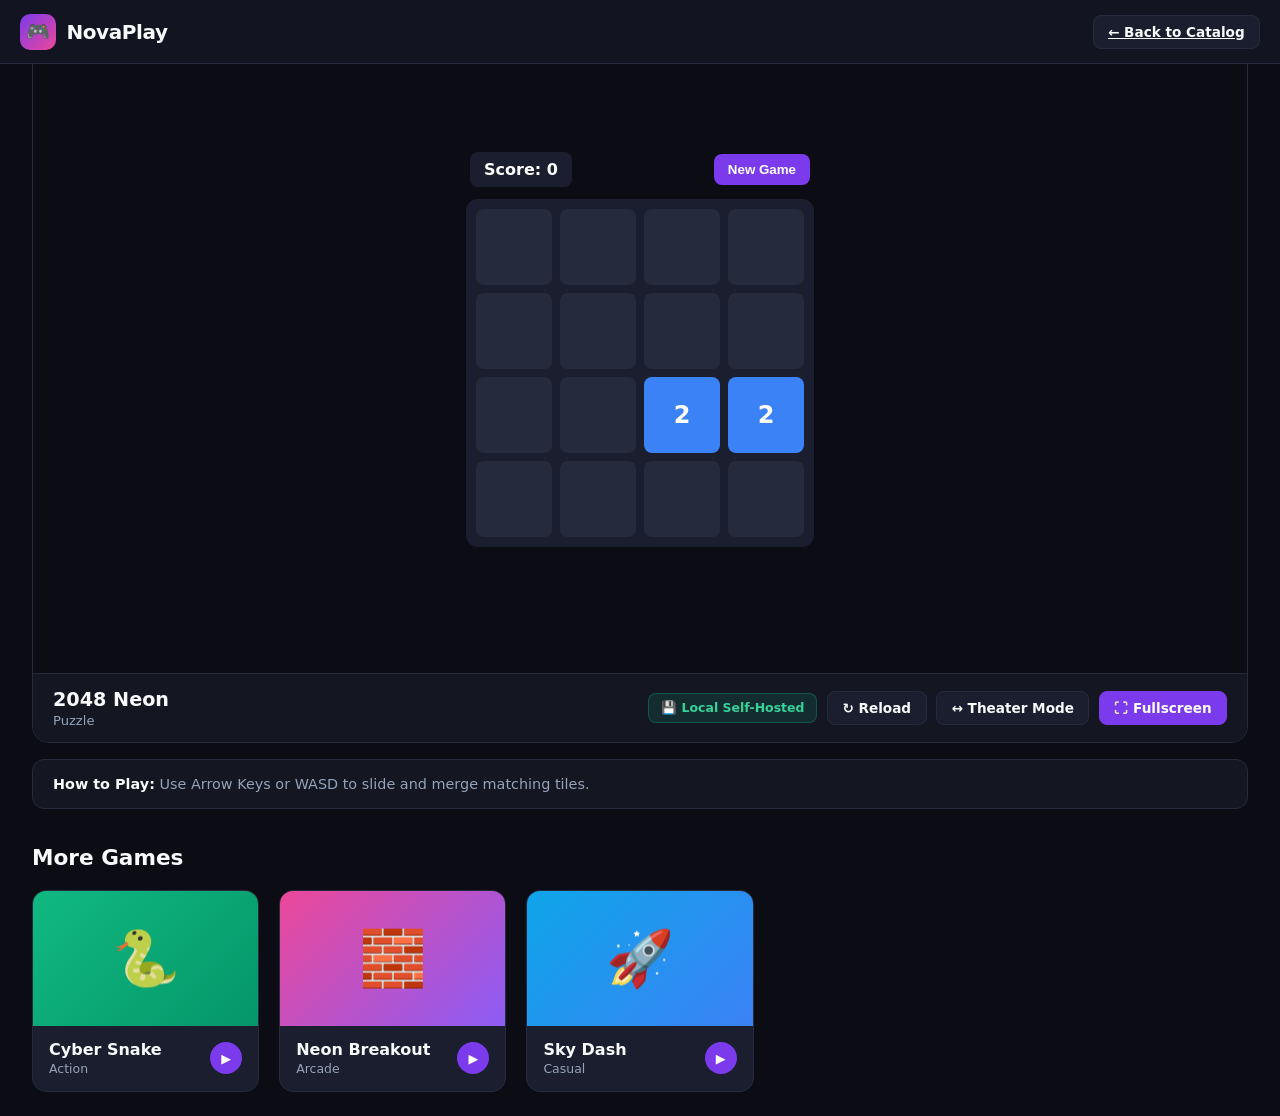
==== play.html @ 359220d5 "deploy" ====
<!DOCTYPE html>
<html lang="en">
<head>
  <meta charset="UTF-8" />
  <meta name="viewport" content="width=device-width, initial-scale=1.0" />
  <title>Play — NovaPlay</title>
  <link rel="stylesheet" href="style.css" />
</head>
<body>
  <header class="topbar">
    <a href="index.html" class="brand">
      <div class="brand-icon">🎮</div>
      <span>NovaPlay</span>
    </a>
    <a href="index.html" class="tool-btn">← Back to Catalog</a>
  </header>

  <main class="content" style="margin-left: 0; padding-top: 1.5rem;">
    <div class="player-wrapper" id="playerWrapper">
      <div class="player-box">
        <iframe id="gameFrame" class="game-viewport" src="" allowfullscreen></iframe>
        <div class="player-bar">
          <div class="player-meta">
            <h1 id="gameTitle">Loading...</h1>
            <p id="gameCategory">Category</p>
          </div>
          <div class="toolbar">
            <span id="sourceBadge" class="status-badge">💾 Local Self-Hosted</span>
            <button id="switchSourceBtn" class="tool-btn" style="display:none;">⚡ Switch to Local Backup</button>
            <button id="reloadBtn" class="tool-btn">↻ Reload</button>
            <button id="theaterBtn" class="tool-btn">↔ Theater Mode</button>
            <button id="fullscreenBtn" class="tool-btn primary">⛶ Fullscreen</button>
          </div>
        </div>
      </div>

      <div class="controls-card" id="controlsBox">
        <strong>How to Play:</strong> <span id="controlsText"></span>
      </div>

      <div class="section-header" style="margin-top: 2.25rem;">
        <h2>More Games</h2>
      </div>
      <div class="game-grid" id="moreGamesGrid"></div>
    </div>
  </main>

  <script src="games.js"></script>
  <script>
    const params = new URLSearchParams(window.location.search);
    const gameId = params.get("game");
    const game = GAMES.find(g => g.id === gameId) || GAMES[0];

    const frame = document.getElementById("gameFrame");
    const sourceBadge = document.getElementById("sourceBadge");
    const switchBtn = document.getElementById("switchSourceBtn");
    const wrapper = document.getElementById("playerWrapper");

    document.title = `${game.title} — NovaPlay`;
    document.getElementById("gameTitle").textContent = game.title;
    document.getElementById("gameCategory").textContent = game.category;
    document.getElementById("controlsText").textContent = game.controls || "Use keyboard or mouse to play.";

    let usingEmbed = Boolean(game.embedUrl && game.embedUrl.trim() !== "");

    function loadSource(preferEmbed) {
      if (preferEmbed && game.embedUrl) {
        usingEmbed = true;
        frame.src = game.embedUrl;
        sourceBadge.textContent = "🌐 External Embed";
        sourceBadge.className = "status-badge embed";
        if (game.localPath) {
          switchBtn.style.display = "inline-block";
          switchBtn.textContent = "⚡ Switch to Local Backup";
        }
      } else {
        usingEmbed = false;
        frame.src = game.localPath;
        sourceBadge.textContent = "💾 Local Self-Hosted";
        sourceBadge.className = "status-badge";
        if (game.embedUrl) {
          switchBtn.style.display = "inline-block";
          switchBtn.textContent = "🌐 Try External Embed";
        } else {
          switchBtn.style.display = "none";
        }
      }
    }

    // Automatic fallback if iframe triggers an error event
    frame.addEventListener("error", () => {
      if (usingEmbed && game.localPath) {
        loadSource(false);
      }
    });

    switchBtn.addEventListener("click", () => loadSource(!usingEmbed));
    document.getElementById("reloadBtn").addEventListener("click", () => {
      frame.src = frame.src;
    });

    document.getElementById("theaterBtn").addEventListener("click", () => {
      wrapper.classList.toggle("theater");
    });

    document.getElementById("fullscreenBtn").addEventListener("click", () => {
      if (frame.requestFullscreen) frame.requestFullscreen();
    });

    // Render "More Games" below player
    document.getElementById("moreGamesGrid").innerHTML = GAMES
      .filter(g => g.id !== game.id)
      .map(g => `
        <a href="play.html?game=${encodeURIComponent(g.id)}" class="game-card">
          <div class="card-thumb" style="background: ${g.gradient}">
            <span>${g.emoji}</span>
          </div>
          <div class="card-body">
            <div>
              <div class="card-title">${g.title}</div>
              <div class="card-cat">${g.category}</div>
            </div>
            <div class="play-pill">▶</div>
          </div>
        </a>
      `).join("");

    loadSource(usingEmbed);
  </script>
</body>
</html>
---- style.css ----
:root {
  --bg-main: #0c0d14;
  --bg-surface: #141622;
  --bg-card: #1b1e2e;
  --bg-hover: #25293e;
  --accent: #7c3aed;
  --accent-light: #a78bfa;
  --text-main: #f8fafc;
  --text-muted: #94a3b8;
  --border: #262a3d;
  --sidebar-w: 210px;
  --header-h: 64px;
}

* { box-sizing: border-box; margin: 0; padding: 0; font-family: 'Inter', system-ui, -apple-system, sans-serif; }

body {
  background: var(--bg-main);
  color: var(--text-main);
  min-height: 100vh;
  overflow-x: hidden;
}

/* Top Navigation Bar */
.topbar {
  position: fixed;
  top: 0; left: 0; right: 0;
  height: var(--header-h);
  background: rgba(20, 22, 34, 0.95);
  backdrop-filter: blur(10px);
  border-bottom: 1px solid var(--border);
  display: flex;
  align-items: center;
  justify-content: space-between;
  padding: 0 1.25rem;
  z-index: 50;
  gap: 1rem;
}

.brand {
  display: flex;
  align-items: center;
  gap: 0.65rem;
  text-decoration: none;
  color: var(--text-main);
  font-weight: 800;
  font-size: 1.25rem;
  letter-spacing: -0.02em;
}

.brand-icon {
  background: linear-gradient(135deg, #7c3aed, #ec4899);
  width: 36px; height: 36px;
  border-radius: 10px;
  display: grid;
  place-items: center;
  font-size: 1.2rem;
}

.search-wrap {
  flex: 1;
  max-width: 460px;
  position: relative;
}

.search-wrap input {
  width: 100%;
  padding: 0.6rem 1rem 0.6rem 2.4rem;
  border-radius: 999px;
  border: 1px solid var(--border);
  background: var(--bg-card);
  color: var(--text-main);
  font-size: 0.92rem;
  outline: none;
  transition: border-color 0.15s;
}

.search-wrap input:focus { border-color: var(--accent-light); }

.search-wrap span {
  position: absolute;
  left: 0.85rem;
  top: 50%;
  transform: translateY(-50%);
  color: var(--text-muted);
  font-size: 0.9rem;
}

/* Layout Shell */
.layout {
  display: flex;
  padding-top: var(--header-h);
  min-height: 100vh;
}

/* Left Sidebar */
.sidebar {
  width: var(--sidebar-w);
  background: var(--bg-surface);
  border-right: 1px solid var(--border);
  padding: 1rem 0.75rem;
  position: fixed;
  top: var(--header-h);
  bottom: 0;
  left: 0;
  overflow-y: auto;
  display: flex;
  flex-direction: column;
  gap: 0.3rem;
}

.cat-btn {
  display: flex;
  align-items: center;
  gap: 0.75rem;
  width: 100%;
  padding: 0.65rem 0.85rem;
  border: none;
  border-radius: 10px;
  background: transparent;
  color: var(--text-muted);
  font-size: 0.92rem;
  font-weight: 600;
  cursor: pointer;
  text-align: left;
  transition: all 0.15s ease;
}

.cat-btn:hover { background: var(--bg-hover); color: var(--text-main); }
.cat-btn.active { background: var(--accent); color: #fff; }

/* Main Content Area */
.content {
  flex: 1;
  margin-left: var(--sidebar-w);
  padding: 1.5rem 2rem;
}

.section-header {
  display: flex;
  align-items: center;
  justify-content: space-between;
  margin-bottom: 1.25rem;
}

.section-header h2 {
  font-size: 1.35rem;
  font-weight: 700;
}

.count-pill {
  background: var(--bg-card);
  border: 1px solid var(--border);
  padding: 0.25rem 0.75rem;
  border-radius: 999px;
  font-size: 0.8rem;
  color: var(--text-muted);
}

/* Game Grid & Cards */
.game-grid {
  display: grid;
  grid-template-columns: repeat(auto-fill, minmax(210px, 1fr));
  gap: 1.25rem;
}

.game-card {
  background: var(--bg-card);
  border: 1px solid var(--border);
  border-radius: 14px;
  overflow: hidden;
  text-decoration: none;
  color: var(--text-main);
  transition: transform 0.18s ease, box-shadow 0.18s ease, border-color 0.18s ease;
  position: relative;
  display: flex;
  flex-direction: column;
}

.game-card:hover {
  transform: translateY(-5px) scale(1.01);
  border-color: var(--accent-light);
  box-shadow: 0 12px 24px rgba(124, 58, 237, 0.22);
}

.card-thumb {
  height: 135px;
  display: flex;
  align-items: center;
  justify-content: center;
  font-size: 3.4rem;
  position: relative;
}

.card-badge {
  position: absolute;
  top: 10px;
  left: 10px;
  background: rgba(12, 13, 20, 0.78);
  backdrop-filter: blur(4px);
  color: #fbbf24;
  font-size: 0.7rem;
  font-weight: 800;
  padding: 0.2rem 0.55rem;
  border-radius: 6px;
  letter-spacing: 0.04em;
}

.card-body {
  padding: 0.9rem 1rem;
  display: flex;
  justify-content: space-between;
  align-items: center;
}

.card-title { font-weight: 700; font-size: 1rem; }
.card-cat { font-size: 0.78rem; color: var(--text-muted); margin-top: 0.15rem; }

.play-pill {
  background: var(--accent);
  color: #fff;
  width: 32px; height: 32px;
  border-radius: 50%;
  display: grid;
  place-items: center;
  font-size: 0.8rem;
  transition: transform 0.15s;
}

.game-card:hover .play-pill { transform: scale(1.12); background: #8b5cf6; }

/* Player Page */
.player-wrapper {
  max-width: 1280px;
  margin: 0 auto;
}

.player-wrapper.theater {
  max-width: 100%;
}

.player-box {
  background: #000;
  border: 1px solid var(--border);
  border-radius: 16px;
  overflow: hidden;
  display: flex;
  flex-direction: column;
}

.game-viewport {
  width: 100%;
  height: 72vh;
  min-height: 460px;
  border: none;
  background: #05060a;
}

.player-wrapper.theater .game-viewport {
  height: 82vh;
}

.player-bar {
  background: var(--bg-surface);
  padding: 0.85rem 1.25rem;
  display: flex;
  flex-wrap: wrap;
  align-items: center;
  justify-content: space-between;
  gap: 1rem;
  border-top: 1px solid var(--border);
}

.player-meta h1 { font-size: 1.2rem; font-weight: 800; }
.player-meta p { font-size: 0.82rem; color: var(--text-muted); margin-top: 0.15rem; }

.toolbar {
  display: flex;
  align-items: center;
  flex-wrap: wrap;
  gap: 0.6rem;
}

.status-badge {
  font-size: 0.78rem;
  font-weight: 700;
  padding: 0.4rem 0.75rem;
  border-radius: 8px;
  background: rgba(16, 185, 129, 0.14);
  color: #34d399;
  border: 1px solid rgba(16, 185, 129, 0.3);
}

.status-badge.embed {
  background: rgba(56, 189, 248, 0.14);
  color: #38bdf8;
  border-color: rgba(56, 189, 248, 0.3);
}

.tool-btn {
  background: var(--bg-card);
  color: var(--text-main);
  border: 1px solid var(--border);
  padding: 0.5rem 0.9rem;
  border-radius: 8px;
  font-size: 0.85rem;
  font-weight: 600;
  cursor: pointer;
  transition: all 0.15s;
}

.tool-btn:hover { background: var(--bg-hover); border-color: var(--accent-light); }
.tool-btn.primary { background: var(--accent); border-color: var(--accent); color: #fff; }
.tool-btn.primary:hover { background: #8b5cf6; }

.controls-card {
  margin-top: 1rem;
  background: var(--bg-surface);
  border: 1px solid var(--border);
  border-radius: 12px;
  padding: 1rem 1.25rem;
  font-size: 0.9rem;
  color: var(--text-muted);
}

.controls-card strong { color: var(--text-main); }

@media (max-width: 768px) {
  .sidebar { display: none; }
  .content { margin-left: 0; padding: 1rem; }
}
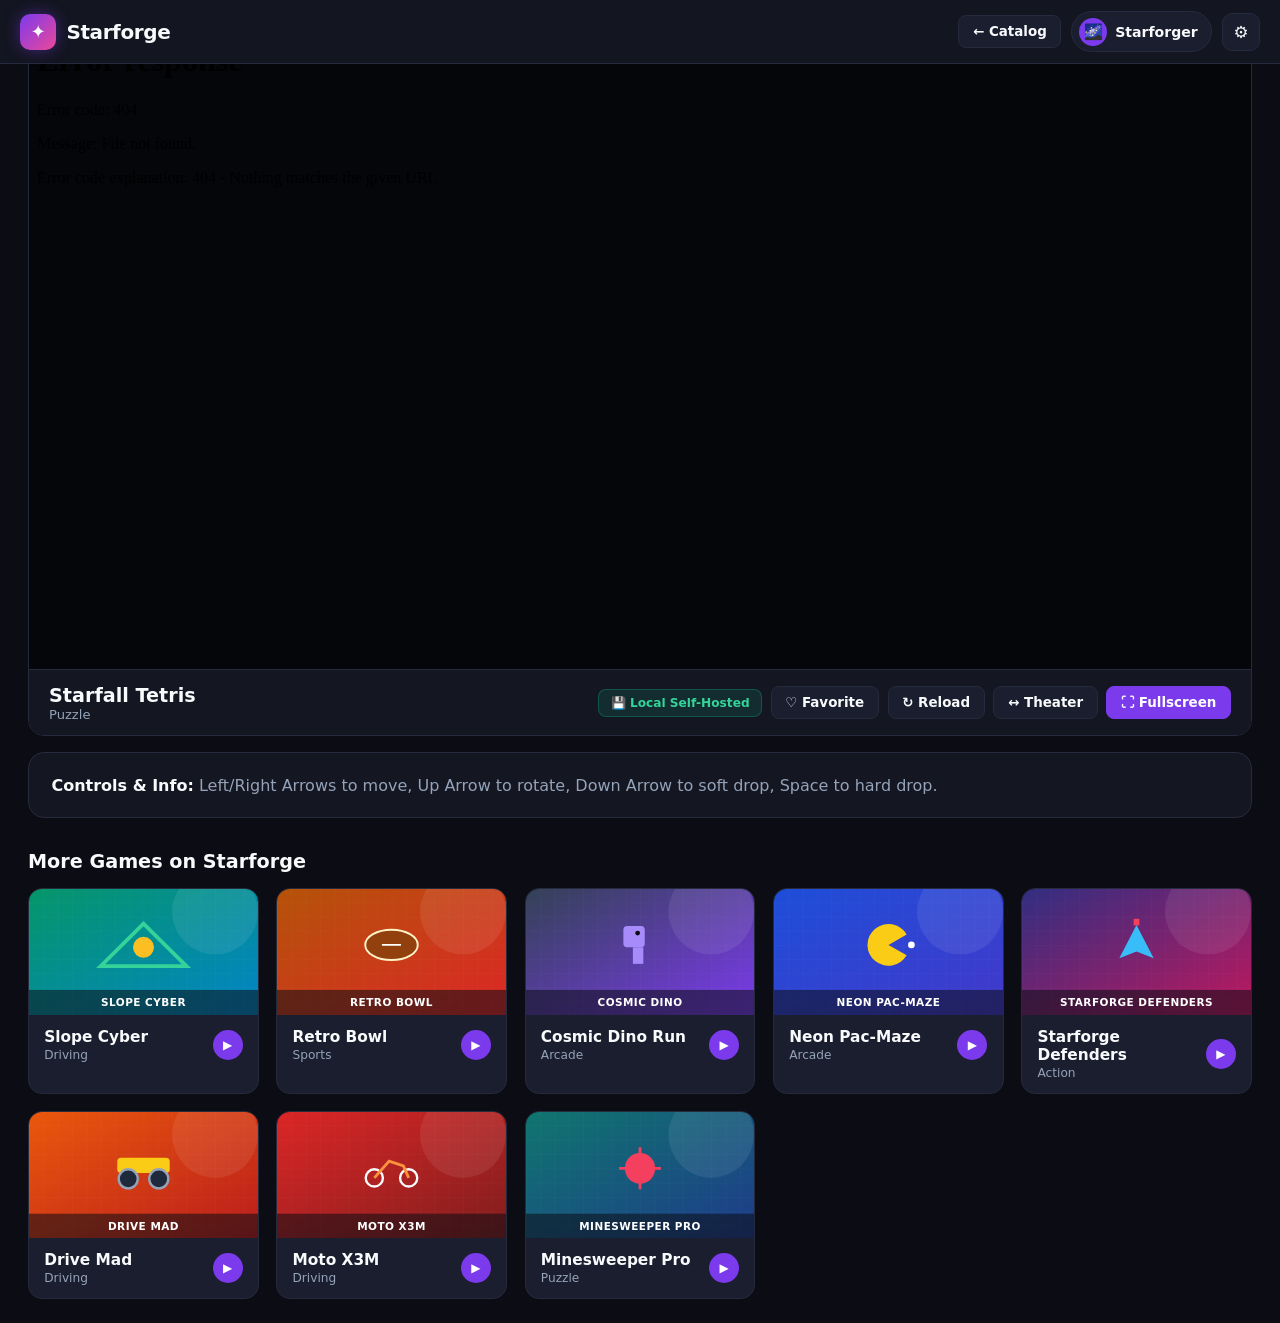
==== commit 49942d73: "Update play.html" ====
--- a/play.html
+++ b/play.html
@@ -3,127 +3,95 @@
 <head>
   <meta charset="UTF-8" />
   <meta name="viewport" content="width=device-width, initial-scale=1.0" />
-  <title>Play — NovaPlay</title>
+  <title>Play — Starforge</title>
   <link rel="stylesheet" href="style.css" />
 </head>
 <body>
   <header class="topbar">
-    <a href="index.html" class="brand">
-      <div class="brand-icon">🎮</div>
-      <span>NovaPlay</span>
-    </a>
-    <a href="index.html" class="tool-btn">← Back to Catalog</a>
+    <a href="index.html" class="brand"><div class="brand-icon">✦</div><span>Starforge</span></a>
+    <div class="nav-actions">
+      <a href="index.html" class="tool-btn">← Catalog</a>
+      <a href="profile.html" class="profile-chip"><span class="avatar-dot" id="navAvatar">🌌</span><span id="navName">Starforger</span></a>
+      <a href="settings.html" class="icon-btn">⚙️</a>
+    </div>
   </header>
 
-  <main class="content" style="margin-left: 0; padding-top: 1.5rem;">
+  <main class="content" style="margin-left:0; padding-top:1.25rem;">
     <div class="player-wrapper" id="playerWrapper">
       <div class="player-box">
         <iframe id="gameFrame" class="game-viewport" src="" allowfullscreen></iframe>
         <div class="player-bar">
-          <div class="player-meta">
-            <h1 id="gameTitle">Loading...</h1>
-            <p id="gameCategory">Category</p>
+          <div>
+            <h1 id="gameTitle" style="font-size:1.2rem;font-weight:800;">Loading...</h1>
+            <p id="gameCategory" style="font-size:0.82rem;color:var(--text-muted);"></p>
           </div>
           <div class="toolbar">
             <span id="sourceBadge" class="status-badge">💾 Local Self-Hosted</span>
             <button id="switchSourceBtn" class="tool-btn" style="display:none;">⚡ Switch to Local Backup</button>
+            <button id="favBtn" class="tool-btn">♡ Favorite</button>
             <button id="reloadBtn" class="tool-btn">↻ Reload</button>
-            <button id="theaterBtn" class="tool-btn">↔ Theater Mode</button>
+            <button id="theaterBtn" class="tool-btn">↔ Theater</button>
             <button id="fullscreenBtn" class="tool-btn primary">⛶ Fullscreen</button>
           </div>
         </div>
       </div>
 
-      <div class="controls-card" id="controlsBox">
-        <strong>How to Play:</strong> <span id="controlsText"></span>
+      <div class="panel-card" style="margin-top:1rem;">
+        <strong>Controls & Info:</strong> <span id="controlsText" style="color:var(--text-muted);"></span>
       </div>
 
-      <div class="section-header" style="margin-top: 2.25rem;">
-        <h2>More Games</h2>
-      </div>
+      <div class="section-header" style="margin-top:2rem;"><h2>More Games on Starforge</h2></div>
       <div class="game-grid" id="moreGamesGrid"></div>
     </div>
   </main>
 
+  <script src="core.js"></script>
   <script src="games.js"></script>
   <script>
-    const params = new URLSearchParams(window.location.search);
-    const gameId = params.get("game");
-    const game = GAMES.find(g => g.id === gameId) || GAMES[0];
+    const game = GAMES.find(g => g.id === new URLSearchParams(window.location.search).get("game")) || GAMES[0];
+    recordGameSession(game.id);
 
-    const frame = document.getElementById("gameFrame");
-    const sourceBadge = document.getElementById("sourceBadge");
-    const switchBtn = document.getElementById("switchSourceBtn");
-    const wrapper = document.getElementById("playerWrapper");
-
-    document.title = `${game.title} — NovaPlay`;
+    const frame = document.getElementById("gameFrame"), sourceBadge = document.getElementById("sourceBadge"), switchBtn = document.getElementById("switchSourceBtn"), favBtn = document.getElementById("favBtn");
+    document.title = `${game.title} — Starforge`;
+    applyCloak();
     document.getElementById("gameTitle").textContent = game.title;
     document.getElementById("gameCategory").textContent = game.category;
-    document.getElementById("controlsText").textContent = game.controls || "Use keyboard or mouse to play.";
+    document.getElementById("controlsText").textContent = game.controls;
 
-    let usingEmbed = Boolean(game.embedUrl && game.embedUrl.trim() !== "");
+    function updateFavBtn() {
+      const isFav = getStore().favorites.includes(game.id);
+      favBtn.textContent = isFav ? "♥ Favorited" : "♡ Favorite";
+      favBtn.style.borderColor = isFav ? "#f43f5e" : "var(--border)";
+    }
+    updateFavBtn();
+    favBtn.addEventListener("click", () => { toggleFavorite(game.id); updateFavBtn(); });
+
+    let usingEmbed = Boolean(getStore().settings.preferEmbed && game.embedUrl && game.embedUrl.trim() !== "");
 
     function loadSource(preferEmbed) {
       if (preferEmbed && game.embedUrl) {
-        usingEmbed = true;
-        frame.src = game.embedUrl;
-        sourceBadge.textContent = "🌐 External Embed";
-        sourceBadge.className = "status-badge embed";
-        if (game.localPath) {
-          switchBtn.style.display = "inline-block";
-          switchBtn.textContent = "⚡ Switch to Local Backup";
-        }
+        usingEmbed = true; frame.src = game.embedUrl;
+        sourceBadge.textContent = "🌐 External Embed"; sourceBadge.className = "status-badge embed";
+        switchBtn.style.display = "inline-flex"; switchBtn.textContent = "⚡ Switch to Local Backup";
       } else {
-        usingEmbed = false;
-        frame.src = game.localPath;
-        sourceBadge.textContent = "💾 Local Self-Hosted";
-        sourceBadge.className = "status-badge";
-        if (game.embedUrl) {
-          switchBtn.style.display = "inline-block";
-          switchBtn.textContent = "🌐 Try External Embed";
-        } else {
-          switchBtn.style.display = "none";
-        }
+        usingEmbed = false; frame.src = game.localPath;
+        sourceBadge.textContent = "💾 Local Self-Hosted"; sourceBadge.className = "status-badge";
+        if (game.embedUrl) { switchBtn.style.display = "inline-flex"; switchBtn.textContent = "🌐 Try External Embed"; }
+        else switchBtn.style.display = "none";
       }
     }
 
-    // Automatic fallback if iframe triggers an error event
-    frame.addEventListener("error", () => {
-      if (usingEmbed && game.localPath) {
-        loadSource(false);
-      }
-    });
+    frame.addEventListener("error", () => { if (usingEmbed && game.localPath) loadSource(false); });
+    switchBtn.addEventListener("click", () => loadSource(!usingEmbed));
+    document.getElementById("reloadBtn").addEventListener("click", () => { frame.src = frame.src; });
+    document.getElementById("theaterBtn").addEventListener("click", () => document.getElementById("playerWrapper").classList.toggle("theater"));
+    document.getElementById("fullscreenBtn").addEventListener("click", () => { if (frame.requestFullscreen) frame.requestFullscreen(); });
 
-    switchBtn.addEventListener("click", () => loadSource(!usingEmbed));
-    document.getElementById("reloadBtn").addEventListener("click", () => {
-      frame.src = frame.src;
-    });
-
-    document.getElementById("theaterBtn").addEventListener("click", () => {
-      wrapper.classList.toggle("theater");
-    });
-
-    document.getElementById("fullscreenBtn").addEventListener("click", () => {
-      if (frame.requestFullscreen) frame.requestFullscreen();
-    });
-
-    // Render "More Games" below player
-    document.getElementById("moreGamesGrid").innerHTML = GAMES
-      .filter(g => g.id !== game.id)
-      .map(g => `
-        <a href="play.html?game=${encodeURIComponent(g.id)}" class="game-card">
-          <div class="card-thumb" style="background: ${g.gradient}">
-            <span>${g.emoji}</span>
-          </div>
-          <div class="card-body">
-            <div>
-              <div class="card-title">${g.title}</div>
-              <div class="card-cat">${g.category}</div>
-            </div>
-            <div class="play-pill">▶</div>
-          </div>
-        </a>
-      `).join("");
+    document.getElementById("moreGamesGrid").innerHTML = GAMES.filter(g => g.id !== game.id).slice(0, 8).map(g => `
+      <a href="play.html?game=${encodeURIComponent(g.id)}" class="game-card">
+        <div class="card-thumb"><img src="${g.cover}" alt="${g.title}" /></div>
+        <div class="card-body"><div><div class="card-title">${g.title}</div><div class="card-cat">${g.category}</div></div><div class="play-pill">▶</div></div>
+      </a>`).join("");
 
     loadSource(usingEmbed);
   </script>
--- a/style.css
+++ b/style.css
@@ -8,324 +8,145 @@
   --text-main: #f8fafc;
   --text-muted: #94a3b8;
   --border: #262a3d;
-  --sidebar-w: 210px;
+  --sidebar-w: 215px;
   --header-h: 64px;
 }
 
 * { box-sizing: border-box; margin: 0; padding: 0; font-family: 'Inter', system-ui, -apple-system, sans-serif; }
+body { background: var(--bg-main); color: var(--text-main); min-height: 100vh; overflow-x: hidden; }
 
-body {
-  background: var(--bg-main);
-  color: var(--text-main);
-  min-height: 100vh;
-  overflow-x: hidden;
+.topbar {
+  position: fixed; top: 0; left: 0; right: 0; height: var(--header-h);
+  background: rgba(20, 22, 34, 0.96); backdrop-filter: blur(12px);
+  border-bottom: 1px solid var(--border); display: flex; align-items: center;
+  justify-content: space-between; padding: 0 1.25rem; z-index: 60; gap: 0.85rem;
 }
+.brand { display: flex; align-items: center; gap: 0.65rem; text-decoration: none; color: var(--text-main); font-weight: 800; font-size: 1.25rem; letter-spacing: -0.02em; }
+.brand-icon {
+  background: linear-gradient(135deg, #7c3aed, #ec4899); width: 36px; height: 36px;
+  border-radius: 10px; display: grid; place-items: center; font-size: 1.15rem; box-shadow: 0 0 16px rgba(124,58,237,0.45);
+}
+.search-wrap { flex: 1; max-width: 420px; position: relative; }
+.search-wrap input {
+  width: 100%; padding: 0.58rem 1rem 0.58rem 2.3rem; border-radius: 999px;
+  border: 1px solid var(--border); background: var(--bg-card); color: var(--text-main); font-size: 0.9rem; outline: none;
+}
+.search-wrap input:focus { border-color: var(--accent-light); }
+.search-wrap span { position: absolute; left: 0.85rem; top: 50%; transform: translateY(-50%); color: var(--text-muted); font-size: 0.88rem; }
 
-/* Top Navigation Bar */
-.topbar {
-  position: fixed;
-  top: 0; left: 0; right: 0;
-  height: var(--header-h);
-  background: rgba(20, 22, 34, 0.95);
-  backdrop-filter: blur(10px);
-  border-bottom: 1px solid var(--border);
-  display: flex;
-  align-items: center;
-  justify-content: space-between;
-  padding: 0 1.25rem;
-  z-index: 50;
-  gap: 1rem;
+.nav-actions { display: flex; align-items: center; gap: 0.6rem; }
+.profile-chip {
+  display: flex; align-items: center; gap: 0.5rem; background: var(--bg-card);
+  border: 1px solid var(--border); padding: 0.35rem 0.85rem 0.35rem 0.45rem;
+  border-radius: 999px; text-decoration: none; color: var(--text-main); font-size: 0.88rem; font-weight: 600;
 }
+.profile-chip:hover { border-color: var(--accent-light); background: var(--bg-hover); }
+.avatar-dot { width: 28px; height: 28px; border-radius: 50%; background: var(--accent); display: grid; place-items: center; font-size: 0.95rem; }
+.icon-btn {
+  width: 38px; height: 38px; border-radius: 10px; background: var(--bg-card);
+  border: 1px solid var(--border); color: var(--text-main); display: grid; place-items: center;
+  text-decoration: none; font-size: 1.05rem; cursor: pointer;
+}
+.icon-btn:hover { border-color: var(--accent-light); background: var(--bg-hover); }
 
-.brand {
-  display: flex;
-  align-items: center;
-  gap: 0.65rem;
-  text-decoration: none;
-  color: var(--text-main);
-  font-weight: 800;
-  font-size: 1.25rem;
-  letter-spacing: -0.02em;
+.layout { display: flex; padding-top: var(--header-h); min-height: 100vh; }
+.sidebar {
+  width: var(--sidebar-w); background: var(--bg-surface); border-right: 1px solid var(--border);
+  padding: 1rem 0.75rem; position: fixed; top: var(--header-h); bottom: 0; left: 0;
+  overflow-y: auto; display: flex; flex-direction: column; gap: 0.3rem; z-index: 40;
 }
-
-.brand-icon {
-  background: linear-gradient(135deg, #7c3aed, #ec4899);
-  width: 36px; height: 36px;
-  border-radius: 10px;
-  display: grid;
-  place-items: center;
-  font-size: 1.2rem;
+.cat-btn {
+  display: flex; align-items: center; gap: 0.7rem; width: 100%; padding: 0.65rem 0.85rem;
+  border: none; border-radius: 10px; background: transparent; color: var(--text-muted);
+  font-size: 0.9rem; font-weight: 600; cursor: pointer; text-align: left; text-decoration: none; transition: 0.15s;
 }
-
-.search-wrap {
-  flex: 1;
-  max-width: 460px;
-  position: relative;
-}
-
-.search-wrap input {
-  width: 100%;
-  padding: 0.6rem 1rem 0.6rem 2.4rem;
-  border-radius: 999px;
-  border: 1px solid var(--border);
-  background: var(--bg-card);
-  color: var(--text-main);
-  font-size: 0.92rem;
-  outline: none;
-  transition: border-color 0.15s;
-}
-
-.search-wrap input:focus { border-color: var(--accent-light); }
-
-.search-wrap span {
-  position: absolute;
-  left: 0.85rem;
-  top: 50%;
-  transform: translateY(-50%);
-  color: var(--text-muted);
-  font-size: 0.9rem;
-}
-
-/* Layout Shell */
-.layout {
-  display: flex;
-  padding-top: var(--header-h);
-  min-height: 100vh;
-}
-
-/* Left Sidebar */
-.sidebar {
-  width: var(--sidebar-w);
-  background: var(--bg-surface);
-  border-right: 1px solid var(--border);
-  padding: 1rem 0.75rem;
-  position: fixed;
-  top: var(--header-h);
-  bottom: 0;
-  left: 0;
-  overflow-y: auto;
-  display: flex;
-  flex-direction: column;
-  gap: 0.3rem;
-}
-
-.cat-btn {
-  display: flex;
-  align-items: center;
-  gap: 0.75rem;
-  width: 100%;
-  padding: 0.65rem 0.85rem;
-  border: none;
-  border-radius: 10px;
-  background: transparent;
-  color: var(--text-muted);
-  font-size: 0.92rem;
-  font-weight: 600;
-  cursor: pointer;
-  text-align: left;
-  transition: all 0.15s ease;
-}
-
 .cat-btn:hover { background: var(--bg-hover); color: var(--text-main); }
 .cat-btn.active { background: var(--accent); color: #fff; }
+.sidebar-divider { height: 1px; background: var(--border); margin: 0.5rem 0; }
 
-/* Main Content Area */
-.content {
-  flex: 1;
-  margin-left: var(--sidebar-w);
-  padding: 1.5rem 2rem;
+.content { flex: 1; margin-left: var(--sidebar-w); padding: 1.5rem 1.75rem; max-width: 100%; overflow-x: hidden; }
+
+.hero {
+  position: relative; border-radius: 18px; overflow: hidden; border: 1px solid var(--border);
+  min-height: 250px; display: flex; align-items: flex-end; padding: 1.75rem; margin-bottom: 1.75rem;
+  background-size: cover; background-position: center;
 }
+.hero::before {
+  content: ""; position: absolute; inset: 0;
+  background: linear-gradient(90deg, rgba(12,13,20,0.95) 0%, rgba(12,13,20,0.72) 55%, rgba(12,13,20,0.25) 100%);
+}
+.hero-inner { position: relative; z-index: 2; max-width: 540px; }
+.hero-tag {
+  display: inline-block; background: var(--accent); color: #fff; font-size: 0.72rem;
+  font-weight: 800; padding: 0.25rem 0.65rem; border-radius: 6px; margin-bottom: 0.65rem; letter-spacing: 0.05em;
+}
+.hero h1 { font-size: 2rem; font-weight: 900; margin-bottom: 0.45rem; letter-spacing: -0.02em; }
+.hero p { color: #cbd5e1; font-size: 0.94rem; line-height: 1.45; margin-bottom: 1.1rem; }
+.btn-play-hero {
+  background: var(--accent); color: #fff; text-decoration: none; padding: 0.68rem 1.4rem;
+  border-radius: 10px; font-weight: 700; font-size: 0.95rem; display: inline-flex; align-items: center; gap: 0.5rem;
+}
+.btn-play-hero:hover { background: #8b5cf6; }
+.hero-dots { position: absolute; right: 1.5rem; bottom: 1.5rem; z-index: 2; display: flex; gap: 0.45rem; }
+.hero-dot { width: 10px; height: 10px; border-radius: 999px; background: rgba(255,255,255,0.3); border: none; cursor: pointer; }
+.hero-dot.active { width: 26px; background: var(--accent-light); }
 
-.section-header {
-  display: flex;
-  align-items: center;
-  justify-content: space-between;
-  margin-bottom: 1.25rem;
+.row-section { margin-bottom: 2rem; }
+.section-header { display: flex; align-items: center; justify-content: space-between; margin-bottom: 0.95rem; }
+.section-header h2 { font-size: 1.2rem; font-weight: 800; display: flex; align-items: center; gap: 0.5rem; }
+.count-pill { background: var(--bg-card); border: 1px solid var(--border); padding: 0.22rem 0.7rem; border-radius: 999px; font-size: 0.78rem; color: var(--text-muted); }
+
+.carousel {
+  display: grid; grid-auto-flow: column; grid-auto-columns: minmax(215px, 235px);
+  gap: 1rem; overflow-x: auto; padding-bottom: 0.5rem; scroll-snap-type: x mandatory;
 }
-
-.section-header h2 {
-  font-size: 1.35rem;
-  font-weight: 700;
-}
-
-.count-pill {
-  background: var(--bg-card);
-  border: 1px solid var(--border);
-  padding: 0.25rem 0.75rem;
-  border-radius: 999px;
-  font-size: 0.8rem;
-  color: var(--text-muted);
-}
-
-/* Game Grid & Cards */
-.game-grid {
-  display: grid;
-  grid-template-columns: repeat(auto-fill, minmax(210px, 1fr));
-  gap: 1.25rem;
-}
+.game-grid { display: grid; grid-template-columns: repeat(auto-fill, minmax(215px, 1fr)); gap: 1.1rem; }
 
 .game-card {
-  background: var(--bg-card);
-  border: 1px solid var(--border);
-  border-radius: 14px;
-  overflow: hidden;
-  text-decoration: none;
-  color: var(--text-main);
+  background: var(--bg-card); border: 1px solid var(--border); border-radius: 14px;
+  overflow: hidden; text-decoration: none; color: var(--text-main);
   transition: transform 0.18s ease, box-shadow 0.18s ease, border-color 0.18s ease;
-  position: relative;
-  display: flex;
-  flex-direction: column;
+  position: relative; display: flex; flex-direction: column; scroll-snap-align: start;
 }
+.game-card:hover { transform: translateY(-4px); border-color: var(--accent-light); box-shadow: 0 10px 22px rgba(124, 58, 237, 0.24); }
+.card-thumb { height: 126px; position: relative; overflow: hidden; background: #090a10; }
+.card-thumb img { width: 100%; height: 100%; object-fit: cover; display: block; transition: transform 0.25s ease; }
+.game-card:hover .card-thumb img { transform: scale(1.06); }
+.card-badge {
+  position: absolute; top: 8px; left: 8px; background: rgba(12, 13, 20, 0.85);
+  color: #fbbf24; font-size: 0.68rem; font-weight: 800; padding: 0.2rem 0.5rem; border-radius: 6px;
+}
+.fav-star {
+  position: absolute; top: 8px; right: 8px; width: 28px; height: 28px; border-radius: 50%;
+  background: rgba(12, 13, 20, 0.78); border: 1px solid rgba(255,255,255,0.12);
+  color: #fff; font-size: 0.82rem; display: grid; place-items: center; cursor: pointer; z-index: 3;
+}
+.fav-star.active { color: #f43f5e; border-color: #f43f5e; }
+.card-body { padding: 0.8rem 0.95rem; display: flex; justify-content: space-between; align-items: center; }
+.card-title { font-weight: 700; font-size: 0.96rem; }
+.card-cat { font-size: 0.76rem; color: var(--text-muted); margin-top: 0.12rem; }
+.play-pill { background: var(--accent); color: #fff; width: 30px; height: 30px; border-radius: 50%; display: grid; place-items: center; font-size: 0.75rem; flex-shrink: 0; }
 
-.game-card:hover {
-  transform: translateY(-5px) scale(1.01);
-  border-color: var(--accent-light);
-  box-shadow: 0 12px 24px rgba(124, 58, 237, 0.22);
-}
-
-.card-thumb {
-  height: 135px;
-  display: flex;
-  align-items: center;
-  justify-content: center;
-  font-size: 3.4rem;
-  position: relative;
-}
-
-.card-badge {
-  position: absolute;
-  top: 10px;
-  left: 10px;
-  background: rgba(12, 13, 20, 0.78);
-  backdrop-filter: blur(4px);
-  color: #fbbf24;
-  font-size: 0.7rem;
-  font-weight: 800;
-  padding: 0.2rem 0.55rem;
-  border-radius: 6px;
-  letter-spacing: 0.04em;
-}
-
-.card-body {
-  padding: 0.9rem 1rem;
-  display: flex;
-  justify-content: space-between;
-  align-items: center;
-}
-
-.card-title { font-weight: 700; font-size: 1rem; }
-.card-cat { font-size: 0.78rem; color: var(--text-muted); margin-top: 0.15rem; }
-
-.play-pill {
-  background: var(--accent);
-  color: #fff;
-  width: 32px; height: 32px;
-  border-radius: 50%;
-  display: grid;
-  place-items: center;
-  font-size: 0.8rem;
-  transition: transform 0.15s;
-}
-
-.game-card:hover .play-pill { transform: scale(1.12); background: #8b5cf6; }
-
-/* Player Page */
-.player-wrapper {
-  max-width: 1280px;
-  margin: 0 auto;
-}
-
-.player-wrapper.theater {
-  max-width: 100%;
-}
-
-.player-box {
-  background: #000;
-  border: 1px solid var(--border);
-  border-radius: 16px;
-  overflow: hidden;
-  display: flex;
-  flex-direction: column;
-}
-
-.game-viewport {
-  width: 100%;
-  height: 72vh;
-  min-height: 460px;
-  border: none;
-  background: #05060a;
-}
-
-.player-wrapper.theater .game-viewport {
-  height: 82vh;
-}
-
-.player-bar {
-  background: var(--bg-surface);
-  padding: 0.85rem 1.25rem;
-  display: flex;
-  flex-wrap: wrap;
-  align-items: center;
-  justify-content: space-between;
-  gap: 1rem;
-  border-top: 1px solid var(--border);
-}
-
-.player-meta h1 { font-size: 1.2rem; font-weight: 800; }
-.player-meta p { font-size: 0.82rem; color: var(--text-muted); margin-top: 0.15rem; }
-
-.toolbar {
-  display: flex;
-  align-items: center;
-  flex-wrap: wrap;
-  gap: 0.6rem;
-}
-
-.status-badge {
-  font-size: 0.78rem;
-  font-weight: 700;
-  padding: 0.4rem 0.75rem;
-  border-radius: 8px;
-  background: rgba(16, 185, 129, 0.14);
-  color: #34d399;
-  border: 1px solid rgba(16, 185, 129, 0.3);
-}
-
-.status-badge.embed {
-  background: rgba(56, 189, 248, 0.14);
-  color: #38bdf8;
-  border-color: rgba(56, 189, 248, 0.3);
-}
-
-.tool-btn {
-  background: var(--bg-card);
-  color: var(--text-main);
-  border: 1px solid var(--border);
-  padding: 0.5rem 0.9rem;
-  border-radius: 8px;
-  font-size: 0.85rem;
-  font-weight: 600;
-  cursor: pointer;
-  transition: all 0.15s;
-}
-
+.player-wrapper { max-width: 1280px; margin: 0 auto; }
+.player-wrapper.theater { max-width: 100%; }
+.player-box { background: #000; border: 1px solid var(--border); border-radius: 16px; overflow: hidden; display: flex; flex-direction: column; }
+.game-viewport { width: 100%; height: 72vh; min-height: 460px; border: none; background: #05060a; }
+.player-wrapper.theater .game-viewport { height: 82vh; }
+.player-bar { background: var(--bg-surface); padding: 0.85rem 1.25rem; display: flex; flex-wrap: wrap; align-items: center; justify-content: space-between; gap: 1rem; border-top: 1px solid var(--border); }
+.toolbar { display: flex; align-items: center; flex-wrap: wrap; gap: 0.55rem; }
+.status-badge { font-size: 0.76rem; font-weight: 700; padding: 0.38rem 0.7rem; border-radius: 8px; background: rgba(16, 185, 129, 0.14); color: #34d399; border: 1px solid rgba(16, 185, 129, 0.3); }
+.status-badge.embed { background: rgba(56, 189, 248, 0.14); color: #38bdf8; border-color: rgba(56, 189, 248, 0.3); }
+.tool-btn { background: var(--bg-card); color: var(--text-main); border: 1px solid var(--border); padding: 0.48rem 0.85rem; border-radius: 8px; font-size: 0.84rem; font-weight: 600; cursor: pointer; text-decoration: none; display: inline-flex; align-items: center; gap: 0.35rem; }
 .tool-btn:hover { background: var(--bg-hover); border-color: var(--accent-light); }
 .tool-btn.primary { background: var(--accent); border-color: var(--accent); color: #fff; }
-.tool-btn.primary:hover { background: #8b5cf6; }
+.panel-card { background: var(--bg-surface); border: 1px solid var(--border); border-radius: 16px; padding: 1.4rem; margin-bottom: 1.25rem; }
 
-.controls-card {
-  margin-top: 1rem;
-  background: var(--bg-surface);
-  border: 1px solid var(--border);
-  border-radius: 12px;
-  padding: 1rem 1.25rem;
-  font-size: 0.9rem;
-  color: var(--text-muted);
+@media (max-width: 820px) {
+  .sidebar {
+    position: fixed; top: var(--header-h); bottom: auto; left: 0; right: 0; width: 100%;
+    flex-direction: row; overflow-x: auto; padding: 0.55rem 0.75rem; border-right: none; border-bottom: 1px solid var(--border);
+  }
+  .cat-btn { width: auto; white-space: nowrap; padding: 0.45rem 0.75rem; font-size: 0.84rem; }
+  .sidebar-divider { display: none; }
+  .content { margin-left: 0; padding-top: 4.2rem; padding-left: 1rem; padding-right: 1rem; }
 }
-
-.controls-card strong { color: var(--text-main); }
-
-@media (max-width: 768px) {
-  .sidebar { display: none; }
-  .content { margin-left: 0; padding: 1rem; }
-}
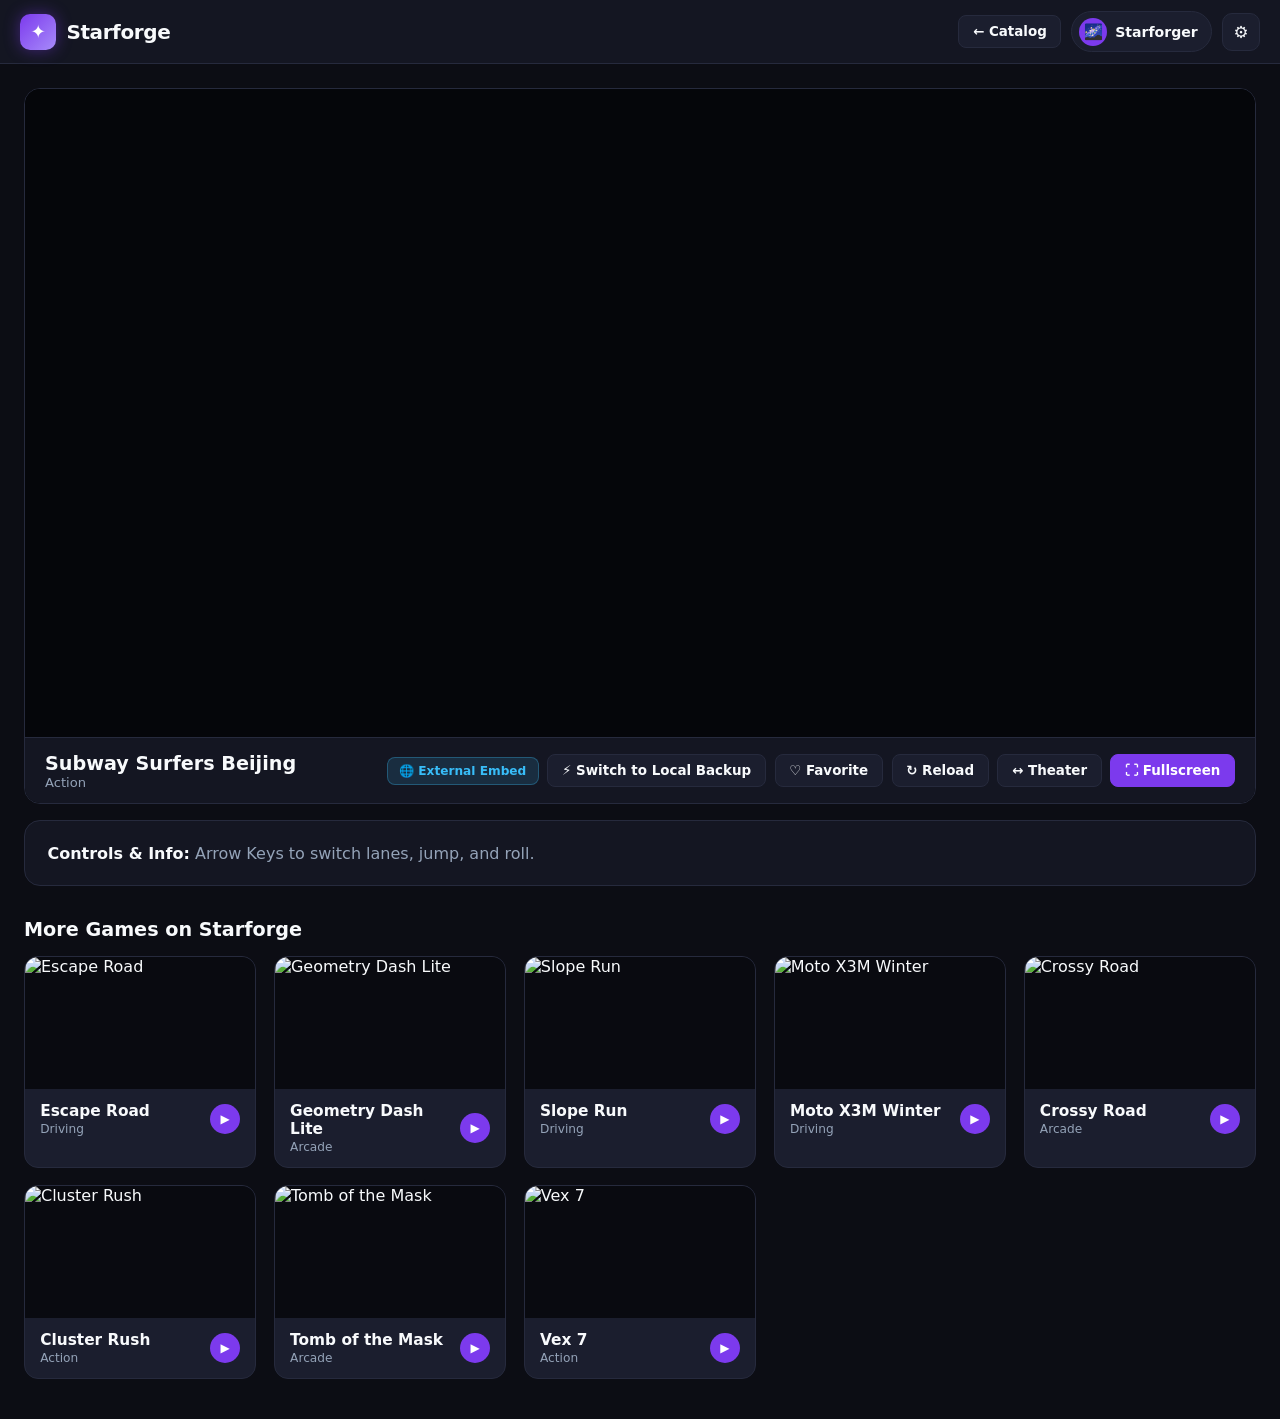
==== commit 30f4f0ce: "Update play.html" ====
--- a/play.html
+++ b/play.html
@@ -16,9 +16,10 @@
     </div>
   </header>
 
-  <main class="content" style="margin-left:0; padding-top:1.25rem;">
+  <main class="standalone-page" style="max-width:1280px;">
     <div class="player-wrapper" id="playerWrapper">
-      <div class="player-box">
+      <div class="player-box" id="playerBox">
+        <button id="exitFsBtn" class="exit-fs-btn">✕ Exit Fullscreen</button>
         <iframe id="gameFrame" class="game-viewport" src="" allowfullscreen></iframe>
         <div class="player-bar">
           <div>
@@ -51,9 +52,16 @@
     const game = GAMES.find(g => g.id === new URLSearchParams(window.location.search).get("game")) || GAMES[0];
     recordGameSession(game.id);
 
-    const frame = document.getElementById("gameFrame"), sourceBadge = document.getElementById("sourceBadge"), switchBtn = document.getElementById("switchSourceBtn"), favBtn = document.getElementById("favBtn");
-    document.title = `${game.title} — Starforge`;
+    const frame = document.getElementById("gameFrame");
+    const playerBox = document.getElementById("playerBox");
+    const sourceBadge = document.getElementById("sourceBadge");
+    const switchBtn = document.getElementById("switchSourceBtn");
+    const favBtn = document.getElementById("favBtn");
+
+    originalPageTitle = `${game.title} — Starforge`;
+    document.title = originalPageTitle;
     applyCloak();
+
     document.getElementById("gameTitle").textContent = game.title;
     document.getElementById("gameCategory").textContent = game.category;
     document.getElementById("controlsText").textContent = game.controls;
@@ -72,7 +80,8 @@
       if (preferEmbed && game.embedUrl) {
         usingEmbed = true; frame.src = game.embedUrl;
         sourceBadge.textContent = "🌐 External Embed"; sourceBadge.className = "status-badge embed";
-        switchBtn.style.display = "inline-flex"; switchBtn.textContent = "⚡ Switch to Local Backup";
+        if (game.localPath) { switchBtn.style.display = "inline-flex"; switchBtn.textContent = "⚡ Switch to Local Backup"; }
+        else switchBtn.style.display = "none";
       } else {
         usingEmbed = false; frame.src = game.localPath;
         sourceBadge.textContent = "💾 Local Self-Hosted"; sourceBadge.className = "status-badge";
@@ -85,7 +94,15 @@
     switchBtn.addEventListener("click", () => loadSource(!usingEmbed));
     document.getElementById("reloadBtn").addEventListener("click", () => { frame.src = frame.src; });
     document.getElementById("theaterBtn").addEventListener("click", () => document.getElementById("playerWrapper").classList.toggle("theater"));
-    document.getElementById("fullscreenBtn").addEventListener("click", () => { if (frame.requestFullscreen) frame.requestFullscreen(); });
+
+    /* Custom In-Page Fullscreen (iPad-friendly, no swipe-down exit) */
+    function toggleInPageFullscreen(force) {
+      const active = typeof force === "boolean" ? force : !playerBox.classList.contains("inpage-fs");
+      playerBox.classList.toggle("inpage-fs", active);
+      document.body.style.overflow = active ? "hidden" : "";
+    }
+    document.getElementById("fullscreenBtn").addEventListener("click", () => toggleInPageFullscreen(true));
+    document.getElementById("exitFsBtn").addEventListener("click", () => toggleInPageFullscreen(false));
 
     document.getElementById("moreGamesGrid").innerHTML = GAMES.filter(g => g.id !== game.id).slice(0, 8).map(g => `
       <a href="play.html?game=${encodeURIComponent(g.id)}" class="game-card">
--- a/style.css
+++ b/style.css
@@ -10,21 +10,43 @@
   --border: #262a3d;
   --sidebar-w: 215px;
   --header-h: 64px;
-}
-
-* { box-sizing: border-box; margin: 0; padding: 0; font-family: 'Inter', system-ui, -apple-system, sans-serif; }
-body { background: var(--bg-main); color: var(--text-main); min-height: 100vh; overflow-x: hidden; }
-
+  --font-family: 'Inter', system-ui, -apple-system, sans-serif;
+}
+
+* { box-sizing: border-box; margin: 0; padding: 0; font-family: var(--font-family); }
+html { font-size: 16px; }
+html.scale-small { font-size: 14px; }
+html.scale-large { font-size: 18px; }
+
+body { background: var(--bg-main); color: var(--text-main); min-height: 100vh; overflow-x: hidden; transition: background 0.2s, color 0.2s; }
+body.reduce-motion *, body.reduce-motion *::before, body.reduce-motion *::after {
+  transition: none !important; animation: none !important;
+}
+
+/* Ambient Backgrounds */
+body.bg-glow {
+  background-image: radial-gradient(circle at 15% 15%, color-mix(in srgb, var(--accent) 22%, transparent), transparent 45%),
+                    radial-gradient(circle at 85% 80%, color-mix(in srgb, var(--accent-light) 15%, transparent), transparent 45%);
+}
+body.bg-stars {
+  background-image: radial-gradient(rgba(255,255,255,0.16) 1px, transparent 1px),
+                    radial-gradient(rgba(255,255,255,0.1) 1px, transparent 1px);
+  background-size: 48px 48px, 24px 24px;
+  background-position: 0 0, 12px 12px;
+}
+
+/* Top Bar */
 .topbar {
   position: fixed; top: 0; left: 0; right: 0; height: var(--header-h);
-  background: rgba(20, 22, 34, 0.96); backdrop-filter: blur(12px);
+  background: var(--bg-surface); backdrop-filter: blur(12px);
   border-bottom: 1px solid var(--border); display: flex; align-items: center;
   justify-content: space-between; padding: 0 1.25rem; z-index: 60; gap: 0.85rem;
 }
 .brand { display: flex; align-items: center; gap: 0.65rem; text-decoration: none; color: var(--text-main); font-weight: 800; font-size: 1.25rem; letter-spacing: -0.02em; }
 .brand-icon {
-  background: linear-gradient(135deg, #7c3aed, #ec4899); width: 36px; height: 36px;
-  border-radius: 10px; display: grid; place-items: center; font-size: 1.15rem; box-shadow: 0 0 16px rgba(124,58,237,0.45);
+  background: linear-gradient(135deg, var(--accent), var(--accent-light)); width: 36px; height: 36px;
+  border-radius: 10px; display: grid; place-items: center; font-size: 1.15rem; color: #fff;
+  box-shadow: 0 0 16px color-mix(in srgb, var(--accent) 45%, transparent);
 }
 .search-wrap { flex: 1; max-width: 420px; position: relative; }
 .search-wrap input {
@@ -49,6 +71,7 @@
 }
 .icon-btn:hover { border-color: var(--accent-light); background: var(--bg-hover); }
 
+/* Main Layout */
 .layout { display: flex; padding-top: var(--header-h); min-height: 100vh; }
 .sidebar {
   width: var(--sidebar-w); background: var(--bg-surface); border-right: 1px solid var(--border);
@@ -65,7 +88,9 @@
 .sidebar-divider { height: 1px; background: var(--border); margin: 0.5rem 0; }
 
 .content { flex: 1; margin-left: var(--sidebar-w); padding: 1.5rem 1.75rem; max-width: 100%; overflow-x: hidden; }
-
+.standalone-page { padding: calc(var(--header-h) + 1.5rem) 1.5rem 2.5rem; max-width: 1040px; margin: 0 auto; }
+
+/* Hero Spotlight */
 .hero {
   position: relative; border-radius: 18px; overflow: hidden; border: 1px solid var(--border);
   min-height: 250px; display: flex; align-items: flex-end; padding: 1.75rem; margin-bottom: 1.75rem;
@@ -80,26 +105,23 @@
   display: inline-block; background: var(--accent); color: #fff; font-size: 0.72rem;
   font-weight: 800; padding: 0.25rem 0.65rem; border-radius: 6px; margin-bottom: 0.65rem; letter-spacing: 0.05em;
 }
-.hero h1 { font-size: 2rem; font-weight: 900; margin-bottom: 0.45rem; letter-spacing: -0.02em; }
+.hero h1 { font-size: 2rem; font-weight: 900; margin-bottom: 0.45rem; letter-spacing: -0.02em; color: #fff; }
 .hero p { color: #cbd5e1; font-size: 0.94rem; line-height: 1.45; margin-bottom: 1.1rem; }
 .btn-play-hero {
   background: var(--accent); color: #fff; text-decoration: none; padding: 0.68rem 1.4rem;
   border-radius: 10px; font-weight: 700; font-size: 0.95rem; display: inline-flex; align-items: center; gap: 0.5rem;
 }
-.btn-play-hero:hover { background: #8b5cf6; }
 .hero-dots { position: absolute; right: 1.5rem; bottom: 1.5rem; z-index: 2; display: flex; gap: 0.45rem; }
 .hero-dot { width: 10px; height: 10px; border-radius: 999px; background: rgba(255,255,255,0.3); border: none; cursor: pointer; }
 .hero-dot.active { width: 26px; background: var(--accent-light); }
 
+/* Rows & Cards */
 .row-section { margin-bottom: 2rem; }
 .section-header { display: flex; align-items: center; justify-content: space-between; margin-bottom: 0.95rem; }
 .section-header h2 { font-size: 1.2rem; font-weight: 800; display: flex; align-items: center; gap: 0.5rem; }
 .count-pill { background: var(--bg-card); border: 1px solid var(--border); padding: 0.22rem 0.7rem; border-radius: 999px; font-size: 0.78rem; color: var(--text-muted); }
 
-.carousel {
-  display: grid; grid-auto-flow: column; grid-auto-columns: minmax(215px, 235px);
-  gap: 1rem; overflow-x: auto; padding-bottom: 0.5rem; scroll-snap-type: x mandatory;
-}
+.carousel { display: grid; grid-auto-flow: column; grid-auto-columns: minmax(215px, 235px); gap: 1rem; overflow-x: auto; padding-bottom: 0.5rem; scroll-snap-type: x mandatory; }
 .game-grid { display: grid; grid-template-columns: repeat(auto-fill, minmax(215px, 1fr)); gap: 1.1rem; }
 
 .game-card {
@@ -108,30 +130,40 @@
   transition: transform 0.18s ease, box-shadow 0.18s ease, border-color 0.18s ease;
   position: relative; display: flex; flex-direction: column; scroll-snap-align: start;
 }
-.game-card:hover { transform: translateY(-4px); border-color: var(--accent-light); box-shadow: 0 10px 22px rgba(124, 58, 237, 0.24); }
-.card-thumb { height: 126px; position: relative; overflow: hidden; background: #090a10; }
+.game-card:hover { transform: translateY(-4px); border-color: var(--accent-light); box-shadow: 0 10px 22px color-mix(in srgb, var(--accent) 26%, transparent); }
+.card-thumb { height: 132px; position: relative; overflow: hidden; background: #090a10; }
 .card-thumb img { width: 100%; height: 100%; object-fit: cover; display: block; transition: transform 0.25s ease; }
 .game-card:hover .card-thumb img { transform: scale(1.06); }
-.card-badge {
-  position: absolute; top: 8px; left: 8px; background: rgba(12, 13, 20, 0.85);
-  color: #fbbf24; font-size: 0.68rem; font-weight: 800; padding: 0.2rem 0.5rem; border-radius: 6px;
-}
-.fav-star {
-  position: absolute; top: 8px; right: 8px; width: 28px; height: 28px; border-radius: 50%;
-  background: rgba(12, 13, 20, 0.78); border: 1px solid rgba(255,255,255,0.12);
-  color: #fff; font-size: 0.82rem; display: grid; place-items: center; cursor: pointer; z-index: 3;
-}
+.card-badge { position: absolute; top: 8px; left: 8px; background: rgba(12, 13, 20, 0.85); color: #fbbf24; font-size: 0.68rem; font-weight: 800; padding: 0.2rem 0.5rem; border-radius: 6px; }
+.fav-star { position: absolute; top: 8px; right: 8px; width: 28px; height: 28px; border-radius: 50%; background: rgba(12, 13, 20, 0.78); border: 1px solid rgba(255,255,255,0.12); color: #fff; font-size: 0.82rem; display: grid; place-items: center; cursor: pointer; z-index: 3; }
 .fav-star.active { color: #f43f5e; border-color: #f43f5e; }
 .card-body { padding: 0.8rem 0.95rem; display: flex; justify-content: space-between; align-items: center; }
 .card-title { font-weight: 700; font-size: 0.96rem; }
 .card-cat { font-size: 0.76rem; color: var(--text-muted); margin-top: 0.12rem; }
 .play-pill { background: var(--accent); color: #fff; width: 30px; height: 30px; border-radius: 50%; display: grid; place-items: center; font-size: 0.75rem; flex-shrink: 0; }
 
+/* Player & In-Page Fullscreen */
 .player-wrapper { max-width: 1280px; margin: 0 auto; }
 .player-wrapper.theater { max-width: 100%; }
-.player-box { background: #000; border: 1px solid var(--border); border-radius: 16px; overflow: hidden; display: flex; flex-direction: column; }
+.player-box { background: #000; border: 1px solid var(--border); border-radius: 16px; overflow: hidden; display: flex; flex-direction: column; position: relative; }
 .game-viewport { width: 100%; height: 72vh; min-height: 460px; border: none; background: #05060a; }
 .player-wrapper.theater .game-viewport { height: 82vh; }
+
+/* Custom In-Page Fullscreen (Bypasses iPadOS swipe-down exit) */
+.player-box.inpage-fs {
+  position: fixed !important; inset: 0 !important; width: 100vw !important; height: 100dvh !important;
+  z-index: 9999 !important; border-radius: 0 !important; border: none !important;
+}
+.player-box.inpage-fs .game-viewport { height: 100% !important; flex: 1; }
+.player-box.inpage-fs .player-bar { display: none !important; }
+.exit-fs-btn {
+  display: none; position: fixed; top: 12px; right: 14px; z-index: 10000;
+  background: rgba(20, 22, 34, 0.85); backdrop-filter: blur(8px); color: #fff;
+  border: 1px solid rgba(255,255,255,0.2); padding: 0.45rem 0.85rem; border-radius: 999px;
+  font-size: 0.82rem; font-weight: 700; cursor: pointer;
+}
+.player-box.inpage-fs .exit-fs-btn { display: inline-flex; align-items: center; gap: 0.4rem; }
+
 .player-bar { background: var(--bg-surface); padding: 0.85rem 1.25rem; display: flex; flex-wrap: wrap; align-items: center; justify-content: space-between; gap: 1rem; border-top: 1px solid var(--border); }
 .toolbar { display: flex; align-items: center; flex-wrap: wrap; gap: 0.55rem; }
 .status-badge { font-size: 0.76rem; font-weight: 700; padding: 0.38rem 0.7rem; border-radius: 8px; background: rgba(16, 185, 129, 0.14); color: #34d399; border: 1px solid rgba(16, 185, 129, 0.3); }
@@ -141,12 +173,36 @@
 .tool-btn.primary { background: var(--accent); border-color: var(--accent); color: #fff; }
 .panel-card { background: var(--bg-surface); border: 1px solid var(--border); border-radius: 16px; padding: 1.4rem; margin-bottom: 1.25rem; }
 
+/* Settings Shell (Strawberri Layout) */
+.settings-shell { display: grid; grid-template-columns: 210px 1fr; gap: 1.5rem; align-items: start; }
+.settings-nav { background: var(--bg-surface); border: 1px solid var(--border); border-radius: 16px; padding: 0.75rem; position: sticky; top: calc(var(--header-h) + 1.5rem); display: flex; flex-direction: column; gap: 0.3rem; }
+.set-row { display: flex; flex-wrap: wrap; align-items: center; justify-content: space-between; gap: 1rem; padding: 1rem 0; border-bottom: 1px solid var(--border); }
+.set-row:last-child { border-bottom: none; padding-bottom: 0; }
+.set-row:first-child { padding-top: 0; }
+.seg-group { display: inline-flex; background: var(--bg-card); border: 1px solid var(--border); border-radius: 10px; padding: 3px; gap: 3px; }
+.seg-btn { background: transparent; border: none; color: var(--text-muted); padding: 0.42rem 0.85rem; border-radius: 7px; font-size: 0.83rem; font-weight: 700; cursor: pointer; }
+.seg-btn.active { background: var(--accent); color: #fff; }
+
+/* Switch Toggle */
+.switch { position: relative; display: inline-block; width: 46px; height: 26px; flex-shrink: 0; }
+.switch input { opacity: 0; width: 0; height: 0; }
+.slider { position: absolute; cursor: pointer; inset: 0; background: var(--bg-card); border: 1px solid var(--border); border-radius: 999px; transition: 0.2s; }
+.slider::before { content: ""; position: absolute; height: 18px; width: 18px; left: 3px; bottom: 3px; background: #fff; border-radius: 50%; transition: 0.2s; }
+input:checked + .slider { background: var(--accent); border-color: var(--accent); }
+input:checked + .slider::before { transform: translateX(20px); }
+
+/* Choice Cards (Fonts, Themes, Cloaks) */
+.choice-grid { display: grid; grid-template-columns: repeat(auto-fill, minmax(145px, 1fr)); gap: 0.65rem; margin-top: 0.75rem; }
+.choice-card { background: var(--bg-card); border: 1px solid var(--border); border-radius: 12px; padding: 0.75rem 0.85rem; color: var(--text-main); cursor: pointer; text-align: left; display: flex; align-items: center; gap: 0.6rem; font-size: 0.85rem; font-weight: 600; }
+.choice-card:hover { border-color: var(--accent-light); background: var(--bg-hover); }
+.choice-card.active { border-color: var(--accent); box-shadow: 0 0 0 1px var(--accent); background: color-mix(in srgb, var(--accent) 16%, var(--bg-card)); }
+.swatch-dot { width: 14px; height: 14px; border-radius: 50%; flex-shrink: 0; }
+
 @media (max-width: 820px) {
-  .sidebar {
-    position: fixed; top: var(--header-h); bottom: auto; left: 0; right: 0; width: 100%;
-    flex-direction: row; overflow-x: auto; padding: 0.55rem 0.75rem; border-right: none; border-bottom: 1px solid var(--border);
-  }
+  .sidebar { position: fixed; top: var(--header-h); bottom: auto; left: 0; right: 0; width: 100%; flex-direction: row; overflow-x: auto; padding: 0.55rem 0.75rem; border-right: none; border-bottom: 1px solid var(--border); }
   .cat-btn { width: auto; white-space: nowrap; padding: 0.45rem 0.75rem; font-size: 0.84rem; }
   .sidebar-divider { display: none; }
   .content { margin-left: 0; padding-top: 4.2rem; padding-left: 1rem; padding-right: 1rem; }
-}
+  .settings-shell { grid-template-columns: 1fr; }
+  .settings-nav { position: static; flex-direction: row; overflow-x: auto; }
+}
